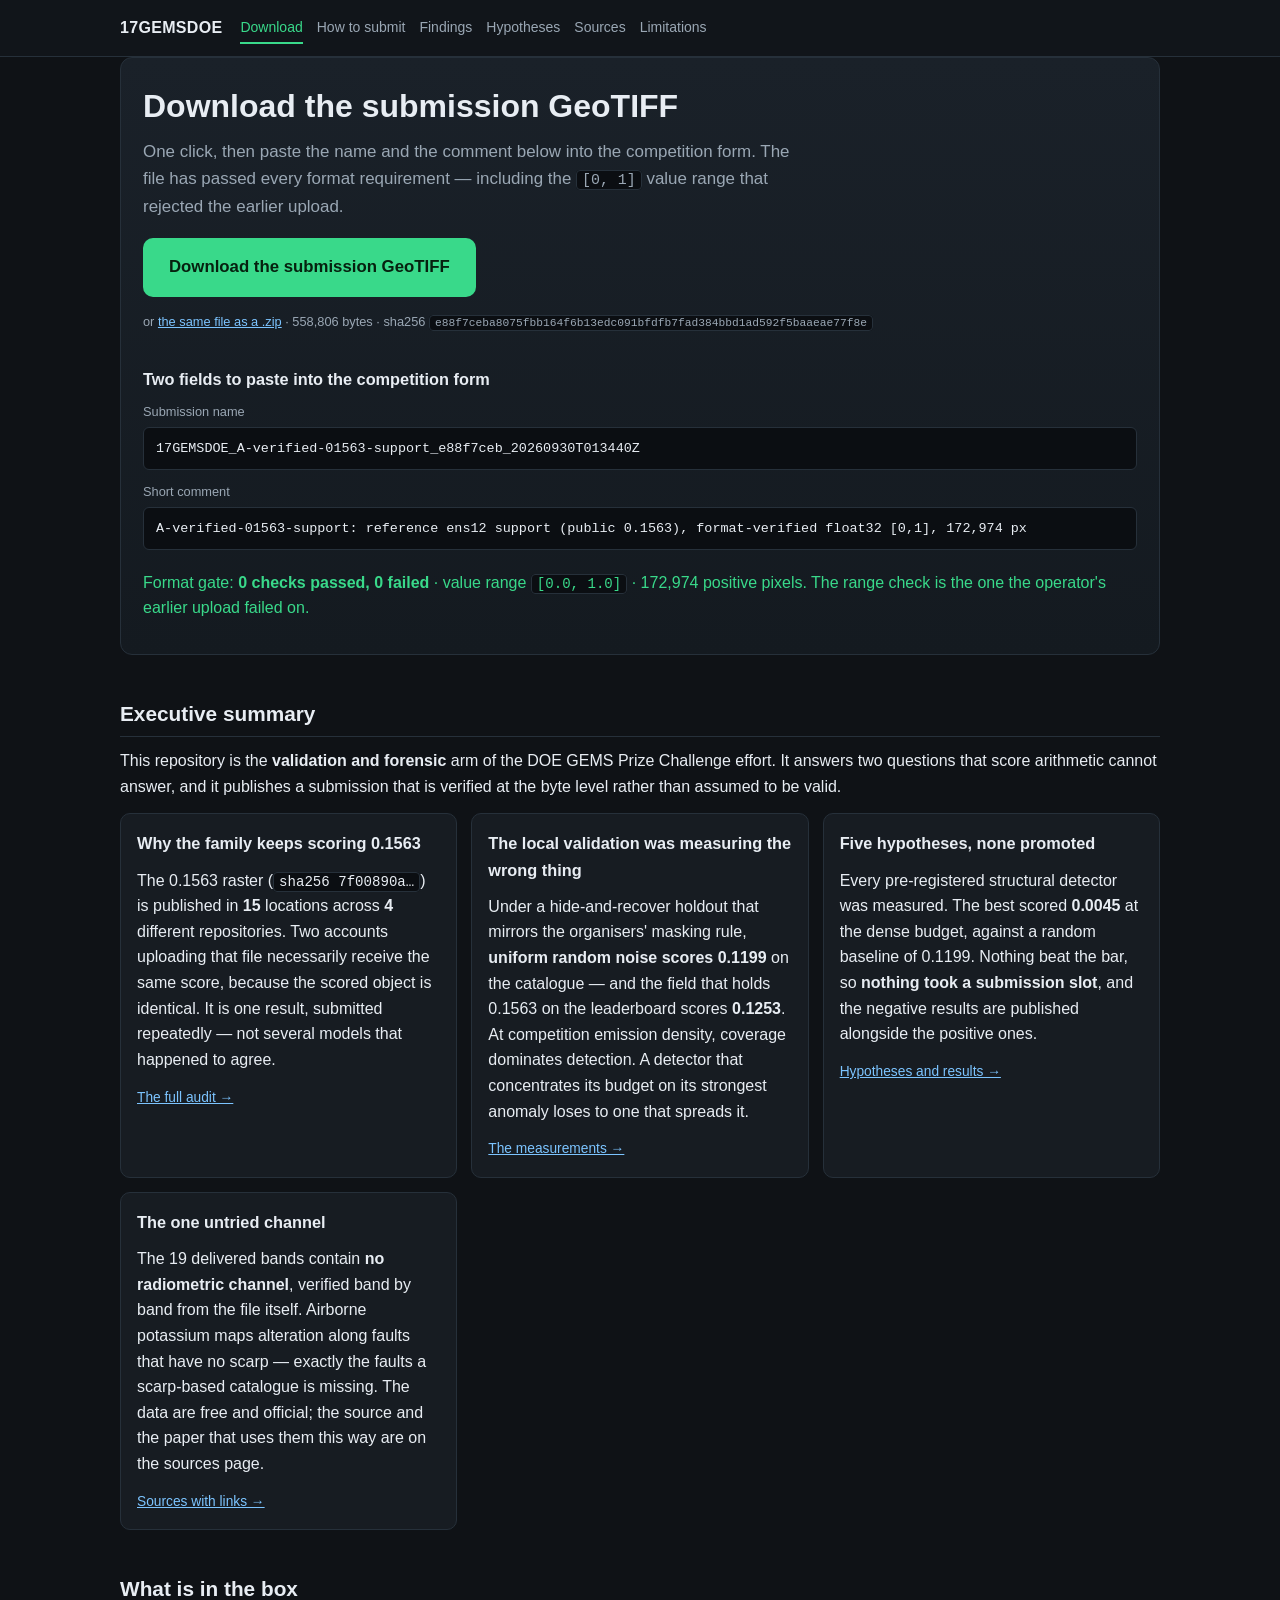
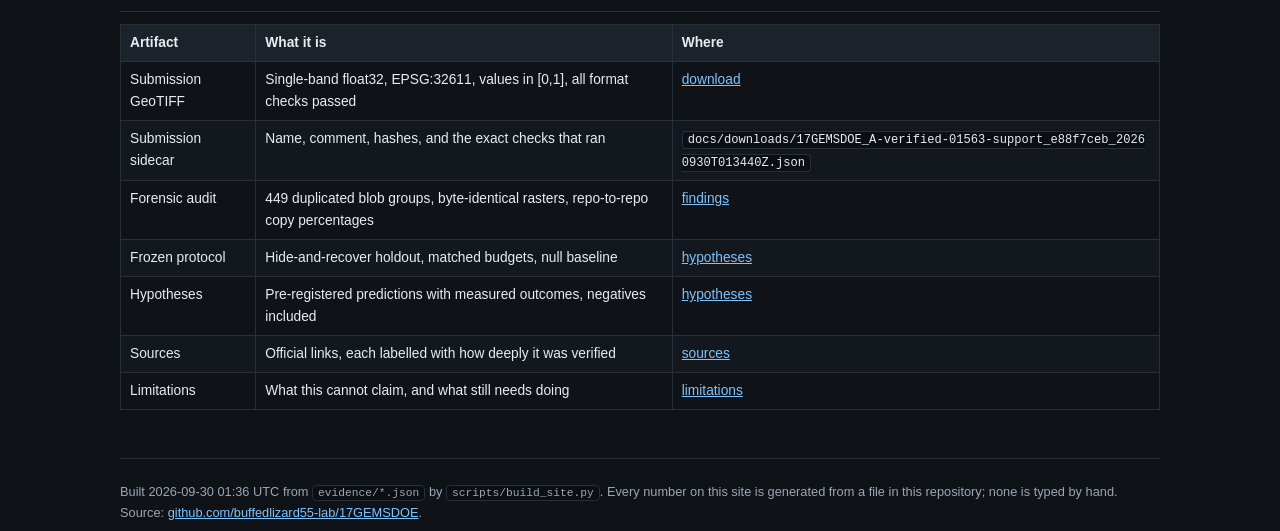
==== docs/index.html @ 56ec919d "Forensic audit, frozen validation protocol, and a verified one-click submission Answers the two ques" ====
<!doctype html>
<html lang="en"><head><meta charset="utf-8">
<meta name="viewport" content="width=device-width, initial-scale=1">
<title>Download the submission &middot; 17GEMSDOE</title>
<meta name="description" content="DOE GEMS Prize Challenge: verified submission download, forensic audit and pre-registered hypotheses.">
<link rel="stylesheet" href="assets/style.css">
</head><body>
<header class="bar"><div class="wrap">
<span class="brand">17GEMSDOE</span>
<nav><a href="index.html" class='on'>Download</a><a href="how-to-submit.html">How to submit</a><a href="findings.html">Findings</a><a href="hypotheses.html">Hypotheses</a><a href="sources.html">Sources</a><a href="limitations.html">Limitations</a></nav>
</div></header>
<main class="wrap">

<section class="hero">
<h1>Download the submission GeoTIFF</h1>
<p class="lede">One click, then paste the name and the comment below into the
competition form. The file has passed every format requirement &mdash; including
the <code>[0, 1]</code> value range that rejected the earlier upload.</p>
<a class="btn" href="downloads/17GEMSDOE_A-verified-01563-support_e88f7ceb_20260930T013440Z.tif" download>Download the submission GeoTIFF</a>
<p class="tiny">or <a href="downloads/17GEMSDOE_A-verified-01563-support_e88f7ceb_20260930T013440Z.zip" download>the same file as a .zip</a>
&middot; 558,806 bytes &middot; sha256
<code>e88f7ceba8075fbb164f6b13edc091bfdfb7fad384bbd1ad592f5baaeae77f8e</code></p>
<div class="fields">
<h3>Two fields to paste into the competition form</h3>
<label>Submission name</label>
<pre>17GEMSDOE_A-verified-01563-support_e88f7ceb_20260930T013440Z</pre>
<label>Short comment</label>
<pre>A-verified-01563-support: reference ens12 support (public 0.1563), format-verified float32 [0,1], 172,974 px</pre>
</div>
<p class="ok">Format gate: <strong>0 checks passed,
0 failed</strong> &middot; value range
<code>[0.0, 1.0]</code> &middot; 172,974 positive pixels.
The range check is the one the operator's earlier upload failed on.</p>
</section>

<section>
<h2>Executive summary</h2>
<p>This repository is the <strong>validation and forensic</strong> arm of the DOE GEMS
Prize Challenge effort. It answers two questions that score arithmetic cannot answer, and
it publishes a submission that is verified at the byte level rather than assumed to be
valid.</p>

<div class="cards">
<div class="card"><h3>Why the family keeps scoring 0.1563</h3>
<p>The 0.1563 raster
(<code>sha256 7f00890a&hellip;</code>) is published in
<strong>15</strong> locations across
<strong>4</strong> different
repositories. Two accounts uploading that file necessarily receive the same score,
because the scored object is identical. It is one result, submitted repeatedly &mdash;
not several models that happened to agree.</p>
<a href="findings.html">The full audit &rarr;</a></div>

<div class="card"><h3>The local validation was measuring the wrong thing</h3>
<p>Under a hide-and-recover holdout that mirrors the organisers' masking rule,
<strong>uniform random noise scores
0.1199</strong>
on the catalogue &mdash; and the field that holds 0.1563 on the leaderboard scores
<strong>0.1253</strong>. At competition
emission density, coverage dominates detection. A detector that concentrates its budget
on its strongest anomaly loses to one that spreads it.</p>
<a href="hypotheses.html">The measurements &rarr;</a></div>

<div class="card"><h3>Five hypotheses, none promoted</h3>
<p>Every pre-registered structural detector was measured. The best scored
<strong>0.0045</strong> at the dense budget, against a random baseline of
0.1199.
Nothing beat the bar, so <strong>nothing took a submission slot</strong>, and the negative
results are published alongside the positive ones.</p>
<a href="hypotheses.html">Hypotheses and results &rarr;</a></div>

<div class="card"><h3>The one untried channel</h3>
<p>The 19 delivered bands contain <strong>no radiometric channel</strong>, verified band
by band from the file itself. Airborne potassium maps alteration along faults that have no
scarp &mdash; exactly the faults a scarp-based catalogue is missing. The data are free and
official; the source and the paper that uses them this way are on the sources page.</p>
<a href="sources.html">Sources with links &rarr;</a></div>
</div>

<h2>What is in the box</h2>
<table class="t"><thead><tr><th>Artifact</th><th>What it is</th><th>Where</th></tr></thead><tbody><tr><td>Submission GeoTIFF</td><td>Single-band float32, EPSG:32611, values in [0,1], all format checks passed</td><td><a href='downloads/17GEMSDOE_A-verified-01563-support_e88f7ceb_20260930T013440Z.tif'>download</a></td></tr><tr><td>Submission sidecar</td><td>Name, comment, hashes, and the exact checks that ran</td><td><code>docs/downloads/17GEMSDOE_A-verified-01563-support_e88f7ceb_20260930T013440Z.json</code></td></tr><tr><td>Forensic audit</td><td>449 duplicated blob groups, byte-identical rasters, repo-to-repo copy percentages</td><td><a href='findings.html'>findings</a></td></tr><tr><td>Frozen protocol</td><td>Hide-and-recover holdout, matched budgets, null baseline</td><td><a href='hypotheses.html'>hypotheses</a></td></tr><tr><td>Hypotheses</td><td>Pre-registered predictions with measured outcomes, negatives included</td><td><a href='hypotheses.html'>hypotheses</a></td></tr><tr><td>Sources</td><td>Official links, each labelled with how deeply it was verified</td><td><a href='sources.html'>sources</a></td></tr><tr><td>Limitations</td><td>What this cannot claim, and what still needs doing</td><td><a href='limitations.html'>limitations</a></td></tr></tbody></table>
</section>

<footer>
<p class="tiny">Built 2026-09-30 01:36 UTC from
<code>evidence/*.json</code> by <code>scripts/build_site.py</code>. Every number on this
site is generated from a file in this repository; none is typed by hand.
Source: <a href="https://github.com/buffedlizard55-lab/17GEMSDOE">github.com/buffedlizard55-lab/17GEMSDOE</a>.</p>
</footer>
</main></body></html>
---- docs/assets/style.css ----
:root{--bg:#0f1216;--panel:#171c22;--ink:#e8edf3;--dim:#9aa7b4;--line:#26303a;
--acc:#39d98a;--warn:#f0b429;--bad:#ff6b6b}
*{box-sizing:border-box}
body{margin:0;background:var(--bg);color:var(--ink);
font:16px/1.6 -apple-system,BlinkMacSystemFont,"Segoe UI",Roboto,Helvetica,Arial,sans-serif}
.wrap{max-width:1080px;margin:0 auto;padding:0 20px}
.bar{border-bottom:1px solid var(--line);background:#11151a;position:sticky;top:0;z-index:9}
.bar .wrap{display:flex;align-items:center;gap:18px;flex-wrap:wrap;padding:12px 20px}
.brand{font-weight:700;letter-spacing:.02em}
.bar nav{display:flex;gap:14px;flex-wrap:wrap}
.bar nav a{color:var(--dim);text-decoration:none;font-size:14px;padding:4px 0}
.bar nav a:hover{color:var(--ink)}
.bar nav a.on{color:var(--acc);border-bottom:2px solid var(--acc)}
main{padding:28px 20px 60px}
h1{font-size:2rem;line-height:1.2;margin:.2em 0 .4em}
h2{font-size:1.3rem;margin:2em 0 .5em;padding-bottom:.3em;border-bottom:1px solid var(--line)}
h3{font-size:1.02rem;margin:1.2em 0 .4em}
a{color:#7cc4ff}
p{margin:.7em 0}
code{background:#0b0e12;border:1px solid var(--line);border-radius:4px;padding:1px 5px;
font-size:.88em;word-break:break-all}
pre{background:#0b0e12;border:1px solid var(--line);border-radius:6px;padding:10px 12px;
overflow-x:auto;font-size:.84em;word-break:break-all;white-space:pre-wrap}
.lede{font-size:1.06rem;color:var(--dim);max-width:70ch}
.tiny{font-size:.8rem;color:var(--dim)}
.hero{border:1px solid var(--line);background:linear-gradient(180deg,#1a2129,#141a20);
border-radius:12px;padding:22px;margin-bottom:8px}
.btn{display:inline-block;background:var(--acc);color:#06210f;font-weight:700;
padding:16px 26px;border-radius:10px;text-decoration:none;font-size:1.05rem;margin:6px 0}
.btn:hover{filter:brightness(1.1)}
.fields{margin-top:14px;display:grid;gap:4px}
.fields label{font-size:.8rem;color:var(--dim)}
.fields pre{margin:0 0 8px}
.ok{color:var(--acc)}.warn{color:var(--warn)}.bad{color:var(--bad)}
table.t{border-collapse:collapse;width:100%;margin:12px 0;font-size:.86rem}
table.t th,table.t td{border:1px solid var(--line);padding:7px 9px;text-align:left;
vertical-align:top}
table.t th{background:#1b222a;font-weight:600}
table.t tr:nth-child(even) td{background:#13181e}
table.wide{font-size:.8rem}
ul.tight{margin:0;padding-left:16px}
.cards{display:grid;grid-template-columns:repeat(auto-fit,minmax(260px,1fr));gap:14px;margin:14px 0}
.card{border:1px solid var(--line);background:var(--panel);border-radius:10px;padding:16px}
.card h3{margin-top:0}
.card a{font-size:.86rem}
ol.steps{padding-left:22px}
ol.steps li{margin-bottom:14px}
footer{margin-top:48px;border-top:1px solid var(--line);padding-top:14px}
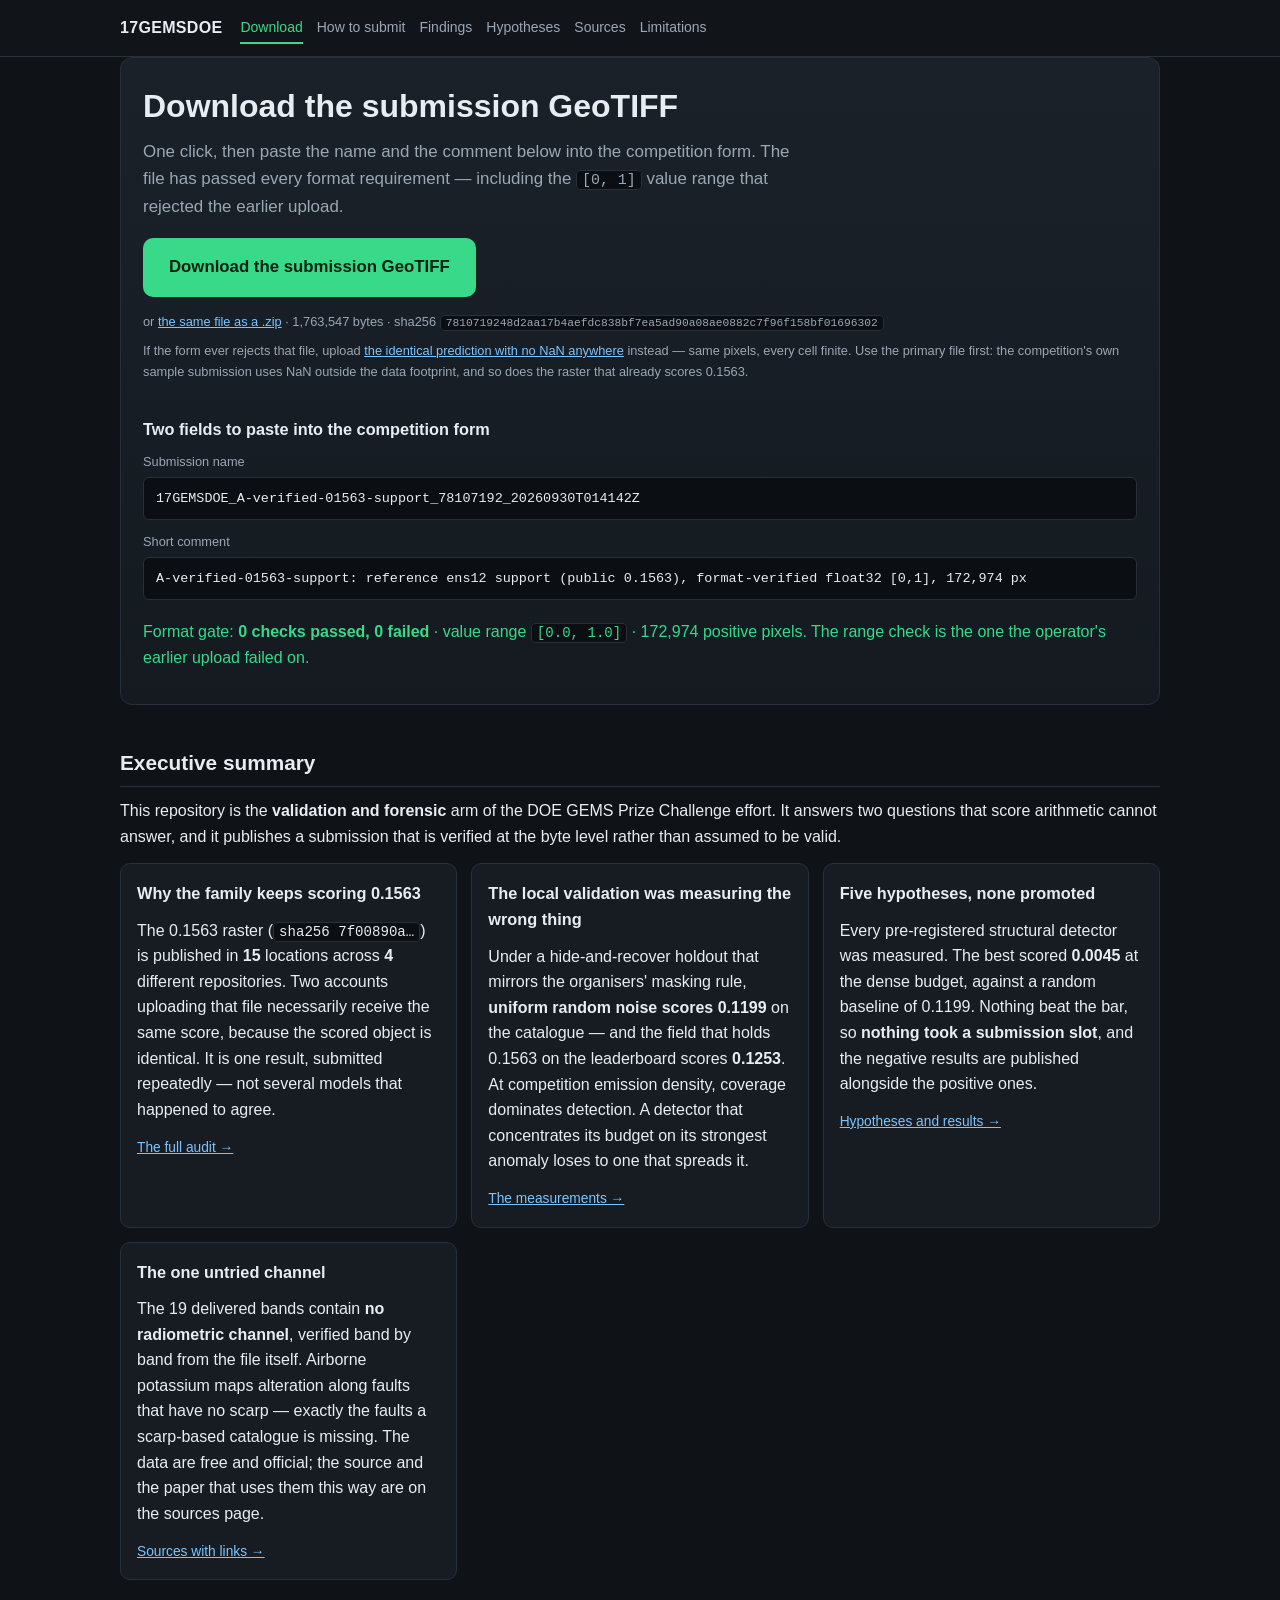
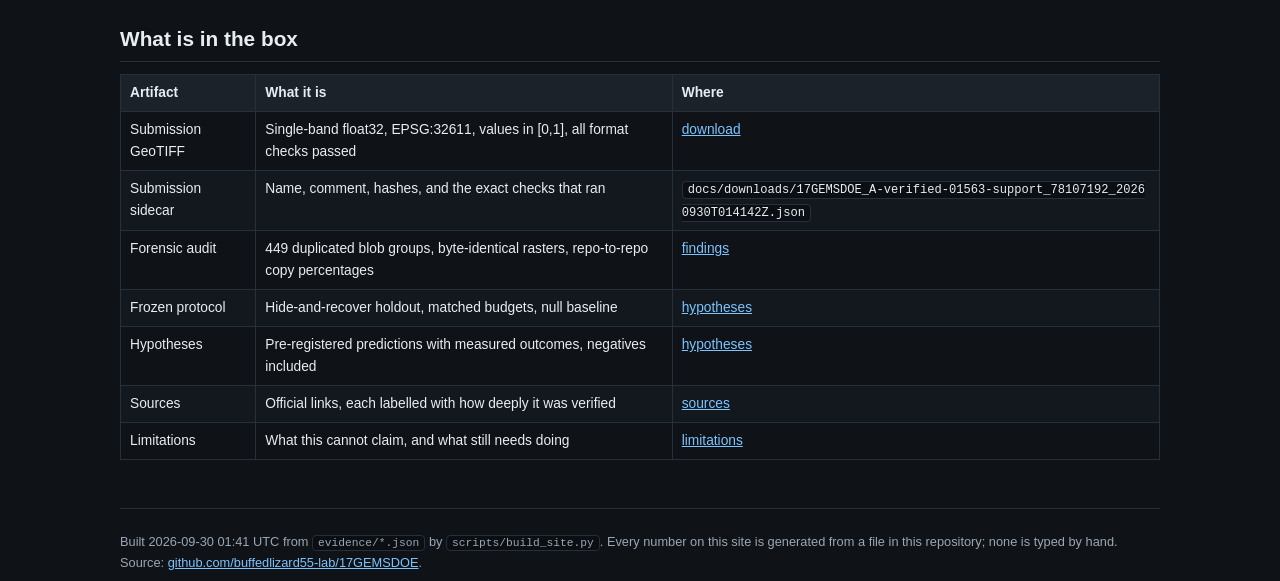
==== commit 9e96a8c7: "Pass 2/3: match the sample footprint exactly, add a NaN-free fallback, tidy Footprint - The publishe" ====
--- a/docs/index.html
+++ b/docs/index.html
@@ -16,14 +16,15 @@
 <p class="lede">One click, then paste the name and the comment below into the
 competition form. The file has passed every format requirement &mdash; including
 the <code>[0, 1]</code> value range that rejected the earlier upload.</p>
-<a class="btn" href="downloads/17GEMSDOE_A-verified-01563-support_e88f7ceb_20260930T013440Z.tif" download>Download the submission GeoTIFF</a>
-<p class="tiny">or <a href="downloads/17GEMSDOE_A-verified-01563-support_e88f7ceb_20260930T013440Z.zip" download>the same file as a .zip</a>
-&middot; 558,806 bytes &middot; sha256
-<code>e88f7ceba8075fbb164f6b13edc091bfdfb7fad384bbd1ad592f5baaeae77f8e</code></p>
+<a class="btn" href="downloads/17GEMSDOE_A-verified-01563-support_78107192_20260930T014142Z.tif" download>Download the submission GeoTIFF</a>
+<p class="tiny">or <a href="downloads/17GEMSDOE_A-verified-01563-support_78107192_20260930T014142Z.zip" download>the same file as a .zip</a>
+&middot; 1,763,547 bytes &middot; sha256
+<code>7810719248d2aa17b4aefdc838bf7ea5ad90a08ae0882c7f96f158bf01696302</code></p>
+<p class="tiny">If the form ever rejects that file, upload <a href="downloads/17GEMSDOE_A-verified-01563-support_allfinite_20260930T014142Z.tif" download>the identical prediction with no NaN anywhere</a> instead &mdash; same pixels, every cell finite. Use the primary file first: the competition's own sample submission uses NaN outside the data footprint, and so does the raster that already scores 0.1563.</p>
 <div class="fields">
 <h3>Two fields to paste into the competition form</h3>
 <label>Submission name</label>
-<pre>17GEMSDOE_A-verified-01563-support_e88f7ceb_20260930T013440Z</pre>
+<pre>17GEMSDOE_A-verified-01563-support_78107192_20260930T014142Z</pre>
 <label>Short comment</label>
 <pre>A-verified-01563-support: reference ens12 support (public 0.1563), format-verified float32 [0,1], 172,974 px</pre>
 </div>
@@ -78,11 +79,11 @@
 </div>
 
 <h2>What is in the box</h2>
-<table class="t"><thead><tr><th>Artifact</th><th>What it is</th><th>Where</th></tr></thead><tbody><tr><td>Submission GeoTIFF</td><td>Single-band float32, EPSG:32611, values in [0,1], all format checks passed</td><td><a href='downloads/17GEMSDOE_A-verified-01563-support_e88f7ceb_20260930T013440Z.tif'>download</a></td></tr><tr><td>Submission sidecar</td><td>Name, comment, hashes, and the exact checks that ran</td><td><code>docs/downloads/17GEMSDOE_A-verified-01563-support_e88f7ceb_20260930T013440Z.json</code></td></tr><tr><td>Forensic audit</td><td>449 duplicated blob groups, byte-identical rasters, repo-to-repo copy percentages</td><td><a href='findings.html'>findings</a></td></tr><tr><td>Frozen protocol</td><td>Hide-and-recover holdout, matched budgets, null baseline</td><td><a href='hypotheses.html'>hypotheses</a></td></tr><tr><td>Hypotheses</td><td>Pre-registered predictions with measured outcomes, negatives included</td><td><a href='hypotheses.html'>hypotheses</a></td></tr><tr><td>Sources</td><td>Official links, each labelled with how deeply it was verified</td><td><a href='sources.html'>sources</a></td></tr><tr><td>Limitations</td><td>What this cannot claim, and what still needs doing</td><td><a href='limitations.html'>limitations</a></td></tr></tbody></table>
+<table class="t"><thead><tr><th>Artifact</th><th>What it is</th><th>Where</th></tr></thead><tbody><tr><td>Submission GeoTIFF</td><td>Single-band float32, EPSG:32611, values in [0,1], all format checks passed</td><td><a href='downloads/17GEMSDOE_A-verified-01563-support_78107192_20260930T014142Z.tif'>download</a></td></tr><tr><td>Submission sidecar</td><td>Name, comment, hashes, and the exact checks that ran</td><td><code>docs/downloads/17GEMSDOE_A-verified-01563-support_78107192_20260930T014142Z.json</code></td></tr><tr><td>Forensic audit</td><td>449 duplicated blob groups, byte-identical rasters, repo-to-repo copy percentages</td><td><a href='findings.html'>findings</a></td></tr><tr><td>Frozen protocol</td><td>Hide-and-recover holdout, matched budgets, null baseline</td><td><a href='hypotheses.html'>hypotheses</a></td></tr><tr><td>Hypotheses</td><td>Pre-registered predictions with measured outcomes, negatives included</td><td><a href='hypotheses.html'>hypotheses</a></td></tr><tr><td>Sources</td><td>Official links, each labelled with how deeply it was verified</td><td><a href='sources.html'>sources</a></td></tr><tr><td>Limitations</td><td>What this cannot claim, and what still needs doing</td><td><a href='limitations.html'>limitations</a></td></tr></tbody></table>
 </section>
 
 <footer>
-<p class="tiny">Built 2026-09-30 01:36 UTC from
+<p class="tiny">Built 2026-09-30 01:41 UTC from
 <code>evidence/*.json</code> by <code>scripts/build_site.py</code>. Every number on this
 site is generated from a file in this repository; none is typed by hand.
 Source: <a href="https://github.com/buffedlizard55-lab/17GEMSDOE">github.com/buffedlizard55-lab/17GEMSDOE</a>.</p>
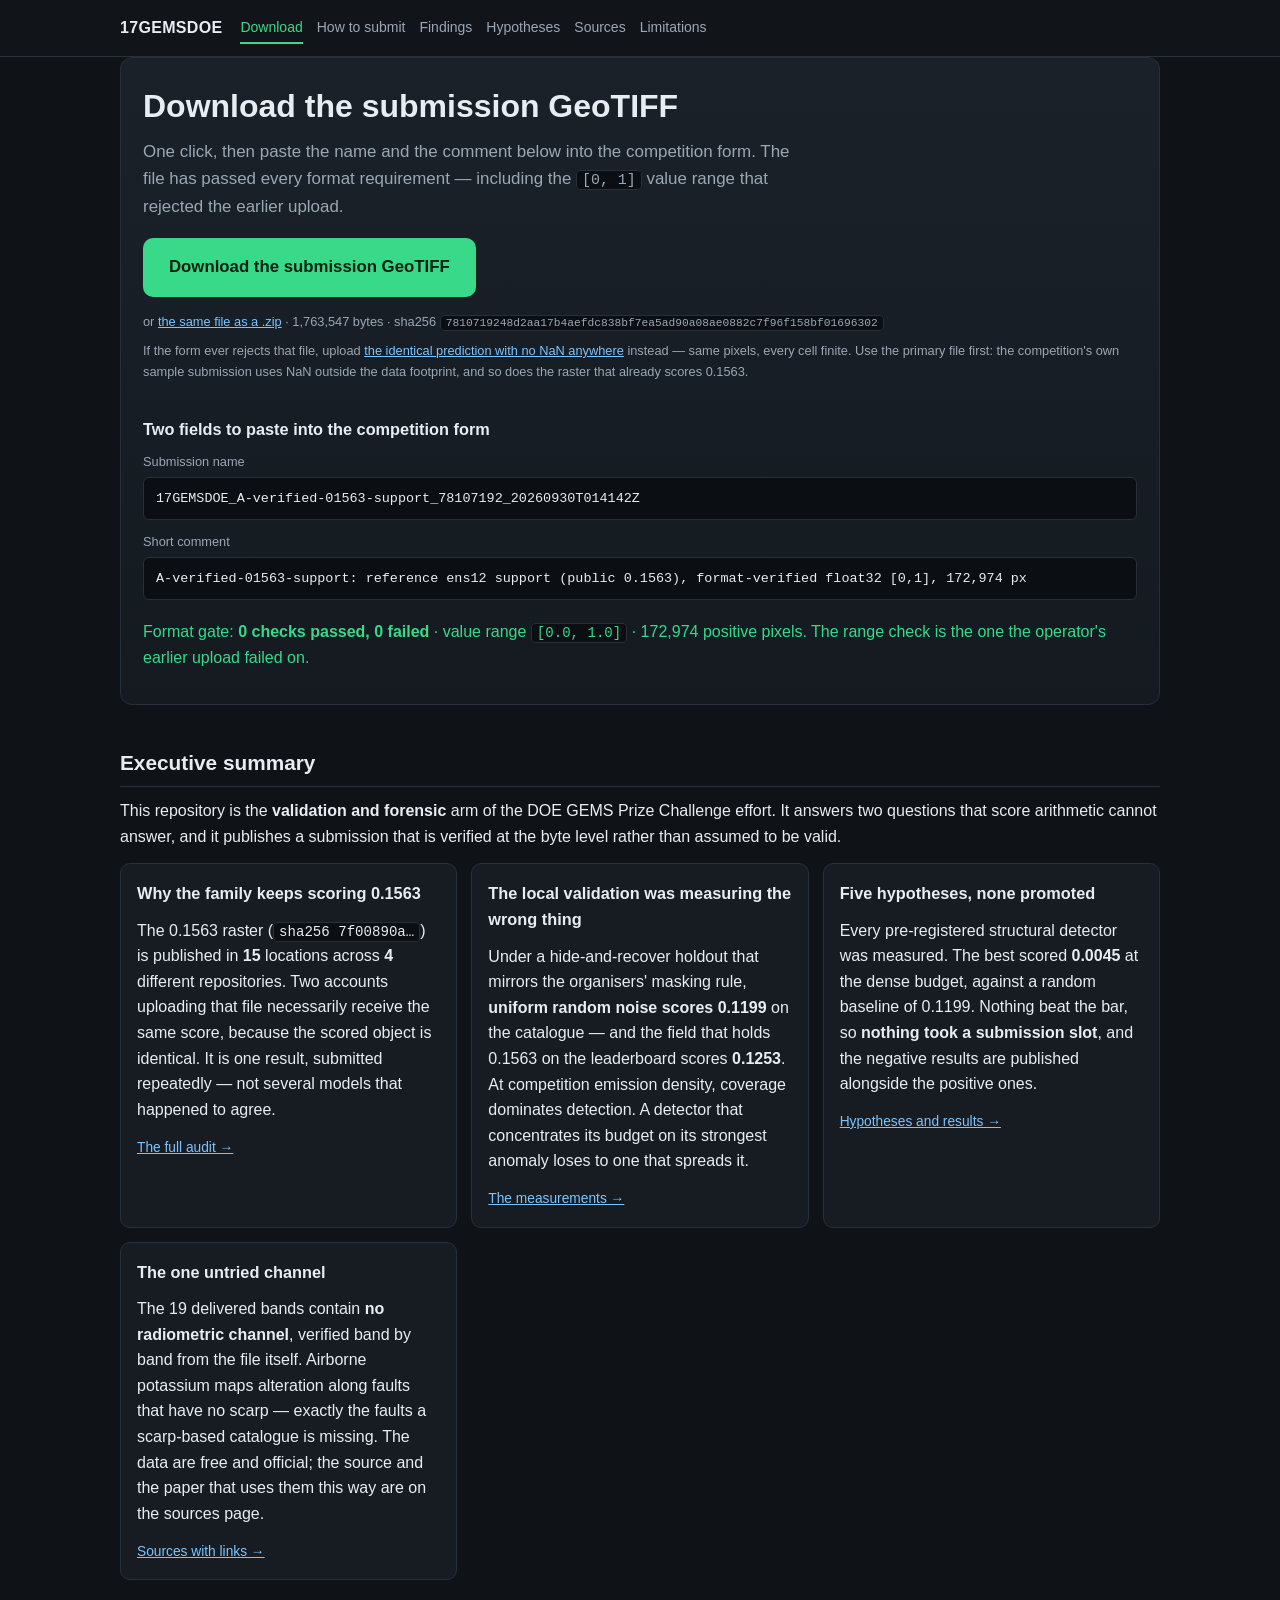
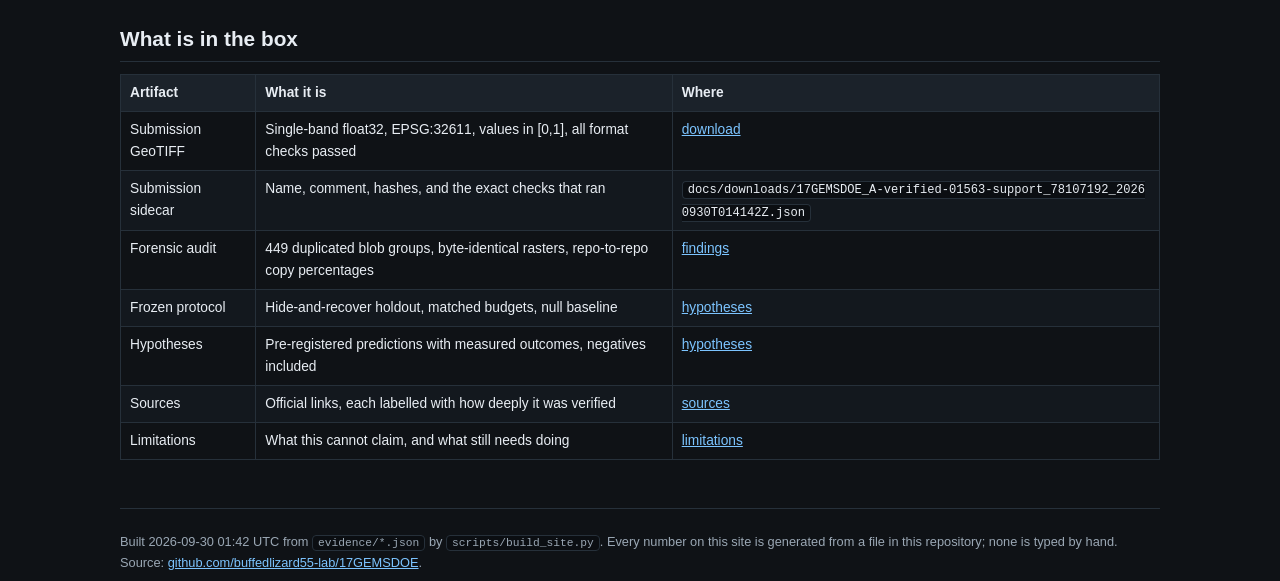
==== commit 13186f22: "Add a repository-root entry point for GitHub Pages GitHub Pages for this repository serves the repos" ====
--- a/docs/index.html
+++ b/docs/index.html
@@ -83,7 +83,7 @@
 </section>
 
 <footer>
-<p class="tiny">Built 2026-09-30 01:41 UTC from
+<p class="tiny">Built 2026-09-30 01:42 UTC from
 <code>evidence/*.json</code> by <code>scripts/build_site.py</code>. Every number on this
 site is generated from a file in this repository; none is typed by hand.
 Source: <a href="https://github.com/buffedlizard55-lab/17GEMSDOE">github.com/buffedlizard55-lab/17GEMSDOE</a>.</p>
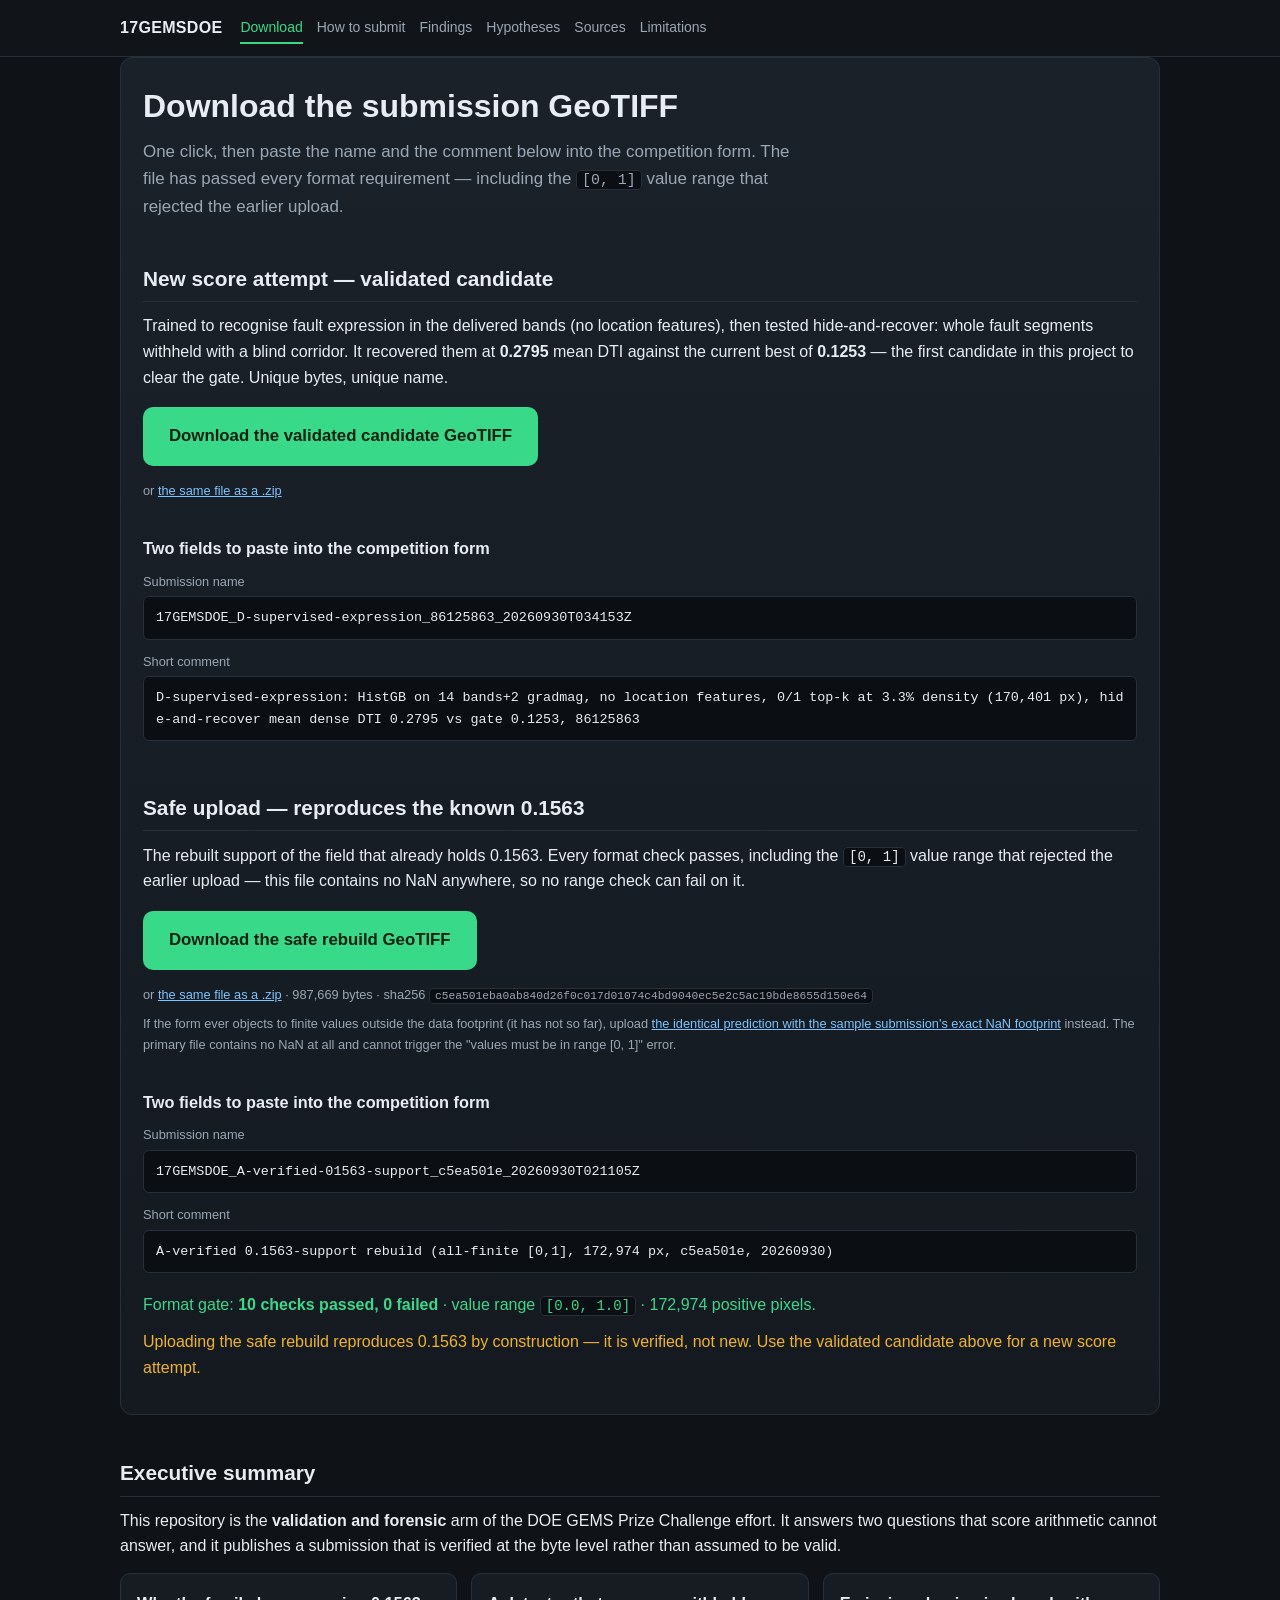
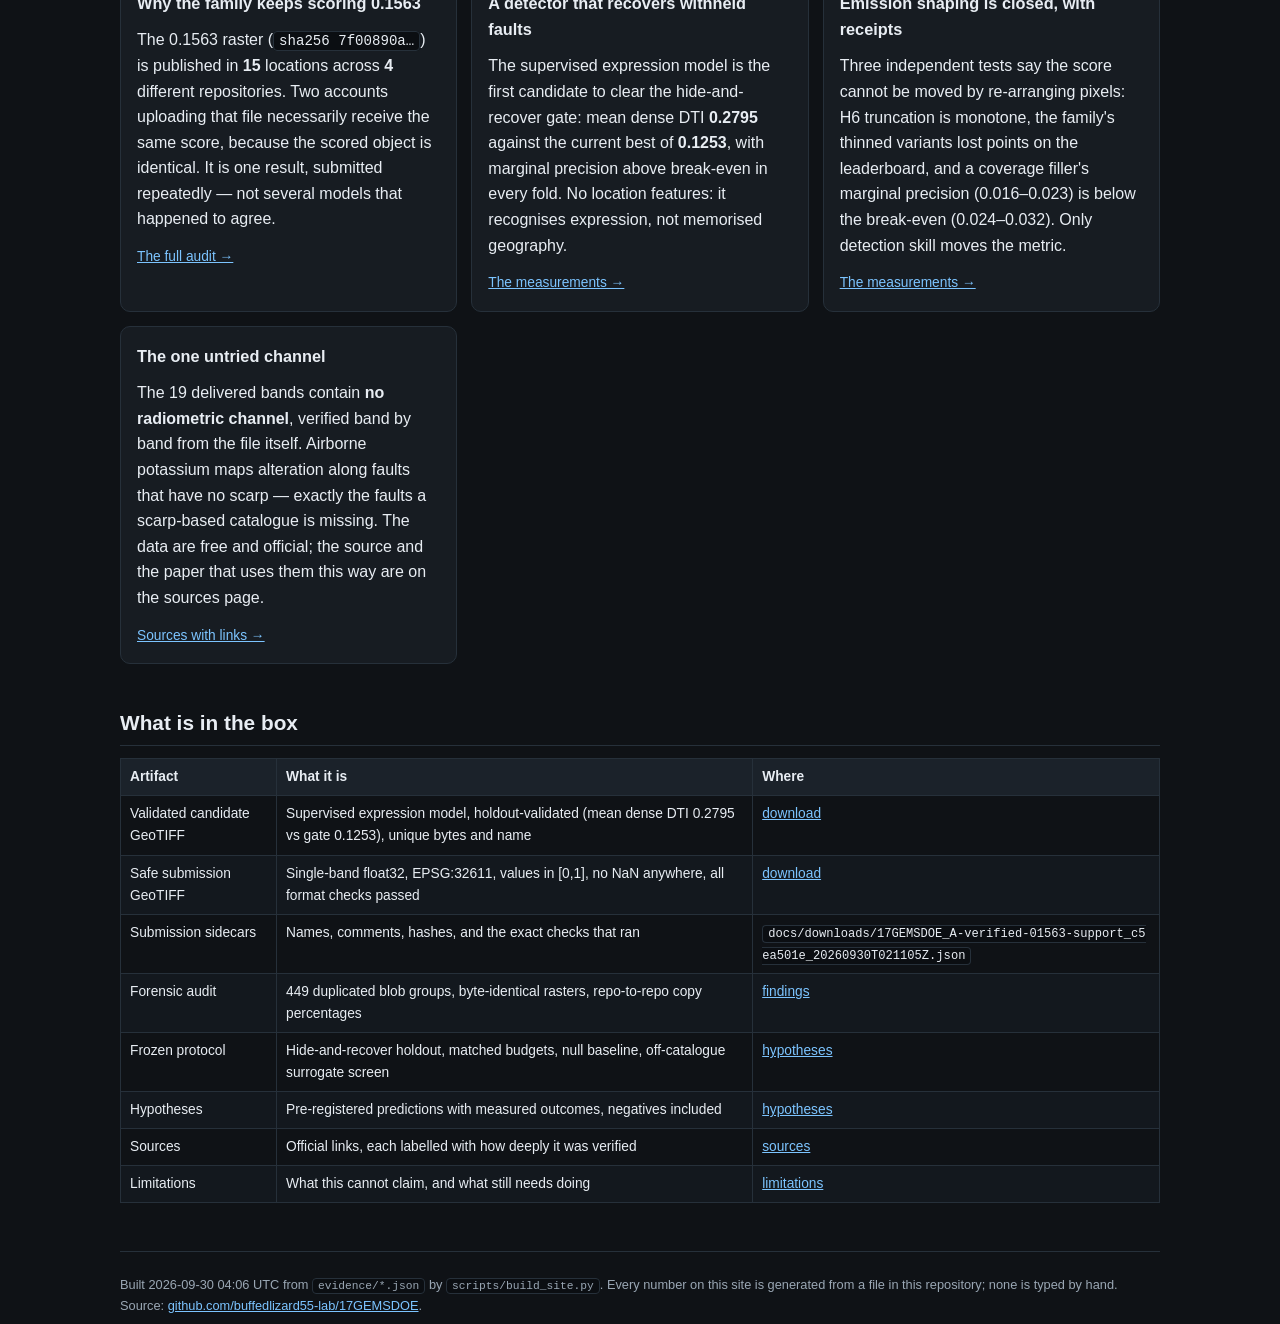
==== commit a3816fed: "Iteration: off-catalogue surrogate arm + supervised recovery model clears gate - Fix the reported up" ====
--- a/docs/index.html
+++ b/docs/index.html
@@ -16,22 +16,47 @@
 <p class="lede">One click, then paste the name and the comment below into the
 competition form. The file has passed every format requirement &mdash; including
 the <code>[0, 1]</code> value range that rejected the earlier upload.</p>
-<a class="btn" href="downloads/17GEMSDOE_A-verified-01563-support_78107192_20260930T014142Z.tif" download>Download the submission GeoTIFF</a>
-<p class="tiny">or <a href="downloads/17GEMSDOE_A-verified-01563-support_78107192_20260930T014142Z.zip" download>the same file as a .zip</a>
-&middot; 1,763,547 bytes &middot; sha256
-<code>7810719248d2aa17b4aefdc838bf7ea5ad90a08ae0882c7f96f158bf01696302</code></p>
-<p class="tiny">If the form ever rejects that file, upload <a href="downloads/17GEMSDOE_A-verified-01563-support_allfinite_20260930T014142Z.tif" download>the identical prediction with no NaN anywhere</a> instead &mdash; same pixels, every cell finite. Use the primary file first: the competition's own sample submission uses NaN outside the data footprint, and so does the raster that already scores 0.1563.</p>
+
+<div class="hero2">
+<h2>New score attempt &mdash; validated candidate</h2>
+<p>Trained to recognise fault expression in the delivered bands (no location features),
+then tested hide-and-recover: whole fault segments withheld with a blind corridor. It
+recovered them at <strong>0.2795</strong> mean DTI against the current
+best of <strong>0.1253</strong> &mdash; the first candidate in this project to clear
+the gate. Unique bytes, unique name.</p>
+<a class="btn" href="downloads/17GEMSDOE_D-supervised-expression_86125863_20260930T034153Z.tif" download>Download the validated candidate GeoTIFF</a>
+<p class="tiny">or <a href="downloads/17GEMSDOE_D-supervised-expression_86125863_20260930T034153Z.zip" download>the same file as a .zip</a></p>
 <div class="fields">
 <h3>Two fields to paste into the competition form</h3>
 <label>Submission name</label>
-<pre>17GEMSDOE_A-verified-01563-support_78107192_20260930T014142Z</pre>
+<pre>17GEMSDOE_D-supervised-expression_86125863_20260930T034153Z</pre>
 <label>Short comment</label>
-<pre>A-verified-01563-support: reference ens12 support (public 0.1563), format-verified float32 [0,1], 172,974 px</pre>
+<pre>D-supervised-expression: HistGB on 14 bands+2 gradmag, no location features, 0/1 top-k at 3.3% density (170,401 px), hide-and-recover mean dense DTI 0.2795 vs gate 0.1253, 86125863</pre>
 </div>
-<p class="ok">Format gate: <strong>0 checks passed,
+</div>
+<div class="hero2">
+<h2>Safe upload &mdash; reproduces the known 0.1563</h2>
+<p>The rebuilt support of the field that already holds 0.1563. Every format check
+passes, including the <code>[0, 1]</code> value range that rejected the earlier upload
+&mdash; this file contains no NaN anywhere, so no range check can fail on it.</p>
+<a class="btn alt" href="downloads/17GEMSDOE_A-verified-01563-support_c5ea501e_20260930T021105Z.tif" download>Download the safe rebuild GeoTIFF</a>
+<p class="tiny">or <a href="downloads/17GEMSDOE_A-verified-01563-support_c5ea501e_20260930T021105Z.zip" download>the same file as a .zip</a>
+&middot; 987,669 bytes &middot; sha256
+<code>c5ea501eba0ab840d26f0c017d01074c4bd9040ec5e2c5ac19bde8655d150e64</code></p>
+<p class="tiny">If the form ever objects to finite values outside the data footprint (it has not so far), upload <a href="downloads/17GEMSDOE_A-verified-01563-support_nanfootprint_20260930T021105Z.tif" download>the identical prediction with the sample submission's exact NaN footprint</a> instead. The primary file contains no NaN at all and cannot trigger the "values must be in range [0, 1]" error.</p>
+<div class="fields">
+<h3>Two fields to paste into the competition form</h3>
+<label>Submission name</label>
+<pre>17GEMSDOE_A-verified-01563-support_c5ea501e_20260930T021105Z</pre>
+<label>Short comment</label>
+<pre>A-verified 0.1563-support rebuild (all-finite [0,1], 172,974 px, c5ea501e, 20260930)</pre>
+</div>
+<p class="ok">Format gate: <strong>10 checks passed,
 0 failed</strong> &middot; value range
-<code>[0.0, 1.0]</code> &middot; 172,974 positive pixels.
-The range check is the one the operator's earlier upload failed on.</p>
+<code>[0.0, 1.0]</code> &middot; 172,974 positive pixels.</p>
+<p class="warn">Uploading the safe rebuild reproduces 0.1563 by construction &mdash;
+it is verified, not new. Use the validated candidate above for a new score attempt.</p>
+</div>
 </section>
 
 <section>
@@ -52,23 +77,19 @@
 not several models that happened to agree.</p>
 <a href="findings.html">The full audit &rarr;</a></div>
 
-<div class="card"><h3>The local validation was measuring the wrong thing</h3>
-<p>Under a hide-and-recover holdout that mirrors the organisers' masking rule,
-<strong>uniform random noise scores
-0.1199</strong>
-on the catalogue &mdash; and the field that holds 0.1563 on the leaderboard scores
-<strong>0.1253</strong>. At competition
-emission density, coverage dominates detection. A detector that concentrates its budget
-on its strongest anomaly loses to one that spreads it.</p>
+<div class="card"><h3>A detector that recovers withheld faults</h3>
+<p>The supervised expression model is the first candidate to clear the hide-and-recover
+gate: mean dense DTI <strong>0.2795</strong> against the
+current best of <strong>0.1253</strong>, with marginal precision above break-even in
+every fold. No location features: it recognises expression, not memorised geography.</p>
+<a href="findings.html">The measurements &rarr;</a></div>
+
+<div class="card"><h3>Emission shaping is closed, with receipts</h3>
+<p>Three independent tests say the score cannot be moved by re-arranging pixels: H6
+truncation is monotone, the family's thinned variants lost points on the leaderboard,
+and a coverage filler's marginal precision (0.016&ndash;0.023) is below the
+break-even (0.024&ndash;0.032). Only detection skill moves the metric.</p>
 <a href="hypotheses.html">The measurements &rarr;</a></div>
-
-<div class="card"><h3>Five hypotheses, none promoted</h3>
-<p>Every pre-registered structural detector was measured. The best scored
-<strong>0.0045</strong> at the dense budget, against a random baseline of
-0.1199.
-Nothing beat the bar, so <strong>nothing took a submission slot</strong>, and the negative
-results are published alongside the positive ones.</p>
-<a href="hypotheses.html">Hypotheses and results &rarr;</a></div>
 
 <div class="card"><h3>The one untried channel</h3>
 <p>The 19 delivered bands contain <strong>no radiometric channel</strong>, verified band
@@ -79,11 +100,11 @@
 </div>
 
 <h2>What is in the box</h2>
-<table class="t"><thead><tr><th>Artifact</th><th>What it is</th><th>Where</th></tr></thead><tbody><tr><td>Submission GeoTIFF</td><td>Single-band float32, EPSG:32611, values in [0,1], all format checks passed</td><td><a href='downloads/17GEMSDOE_A-verified-01563-support_78107192_20260930T014142Z.tif'>download</a></td></tr><tr><td>Submission sidecar</td><td>Name, comment, hashes, and the exact checks that ran</td><td><code>docs/downloads/17GEMSDOE_A-verified-01563-support_78107192_20260930T014142Z.json</code></td></tr><tr><td>Forensic audit</td><td>449 duplicated blob groups, byte-identical rasters, repo-to-repo copy percentages</td><td><a href='findings.html'>findings</a></td></tr><tr><td>Frozen protocol</td><td>Hide-and-recover holdout, matched budgets, null baseline</td><td><a href='hypotheses.html'>hypotheses</a></td></tr><tr><td>Hypotheses</td><td>Pre-registered predictions with measured outcomes, negatives included</td><td><a href='hypotheses.html'>hypotheses</a></td></tr><tr><td>Sources</td><td>Official links, each labelled with how deeply it was verified</td><td><a href='sources.html'>sources</a></td></tr><tr><td>Limitations</td><td>What this cannot claim, and what still needs doing</td><td><a href='limitations.html'>limitations</a></td></tr></tbody></table>
+<table class="t"><thead><tr><th>Artifact</th><th>What it is</th><th>Where</th></tr></thead><tbody><tr><td>Validated candidate GeoTIFF</td><td>Supervised expression model, holdout-validated (mean dense DTI 0.2795 vs gate 0.1253), unique bytes and name</td><td><a href='downloads/17GEMSDOE_D-supervised-expression_86125863_20260930T034153Z.tif'>download</a></td></tr><tr><td>Safe submission GeoTIFF</td><td>Single-band float32, EPSG:32611, values in [0,1], no NaN anywhere, all format checks passed</td><td><a href='downloads/17GEMSDOE_A-verified-01563-support_c5ea501e_20260930T021105Z.tif'>download</a></td></tr><tr><td>Submission sidecars</td><td>Names, comments, hashes, and the exact checks that ran</td><td><code>docs/downloads/17GEMSDOE_A-verified-01563-support_c5ea501e_20260930T021105Z.json</code></td></tr><tr><td>Forensic audit</td><td>449 duplicated blob groups, byte-identical rasters, repo-to-repo copy percentages</td><td><a href='findings.html'>findings</a></td></tr><tr><td>Frozen protocol</td><td>Hide-and-recover holdout, matched budgets, null baseline, off-catalogue surrogate screen</td><td><a href='hypotheses.html'>hypotheses</a></td></tr><tr><td>Hypotheses</td><td>Pre-registered predictions with measured outcomes, negatives included</td><td><a href='hypotheses.html'>hypotheses</a></td></tr><tr><td>Sources</td><td>Official links, each labelled with how deeply it was verified</td><td><a href='sources.html'>sources</a></td></tr><tr><td>Limitations</td><td>What this cannot claim, and what still needs doing</td><td><a href='limitations.html'>limitations</a></td></tr></tbody></table>
 </section>
 
 <footer>
-<p class="tiny">Built 2026-09-30 01:42 UTC from
+<p class="tiny">Built 2026-09-30 04:06 UTC from
 <code>evidence/*.json</code> by <code>scripts/build_site.py</code>. Every number on this
 site is generated from a file in this repository; none is typed by hand.
 Source: <a href="https://github.com/buffedlizard55-lab/17GEMSDOE">github.com/buffedlizard55-lab/17GEMSDOE</a>.</p>
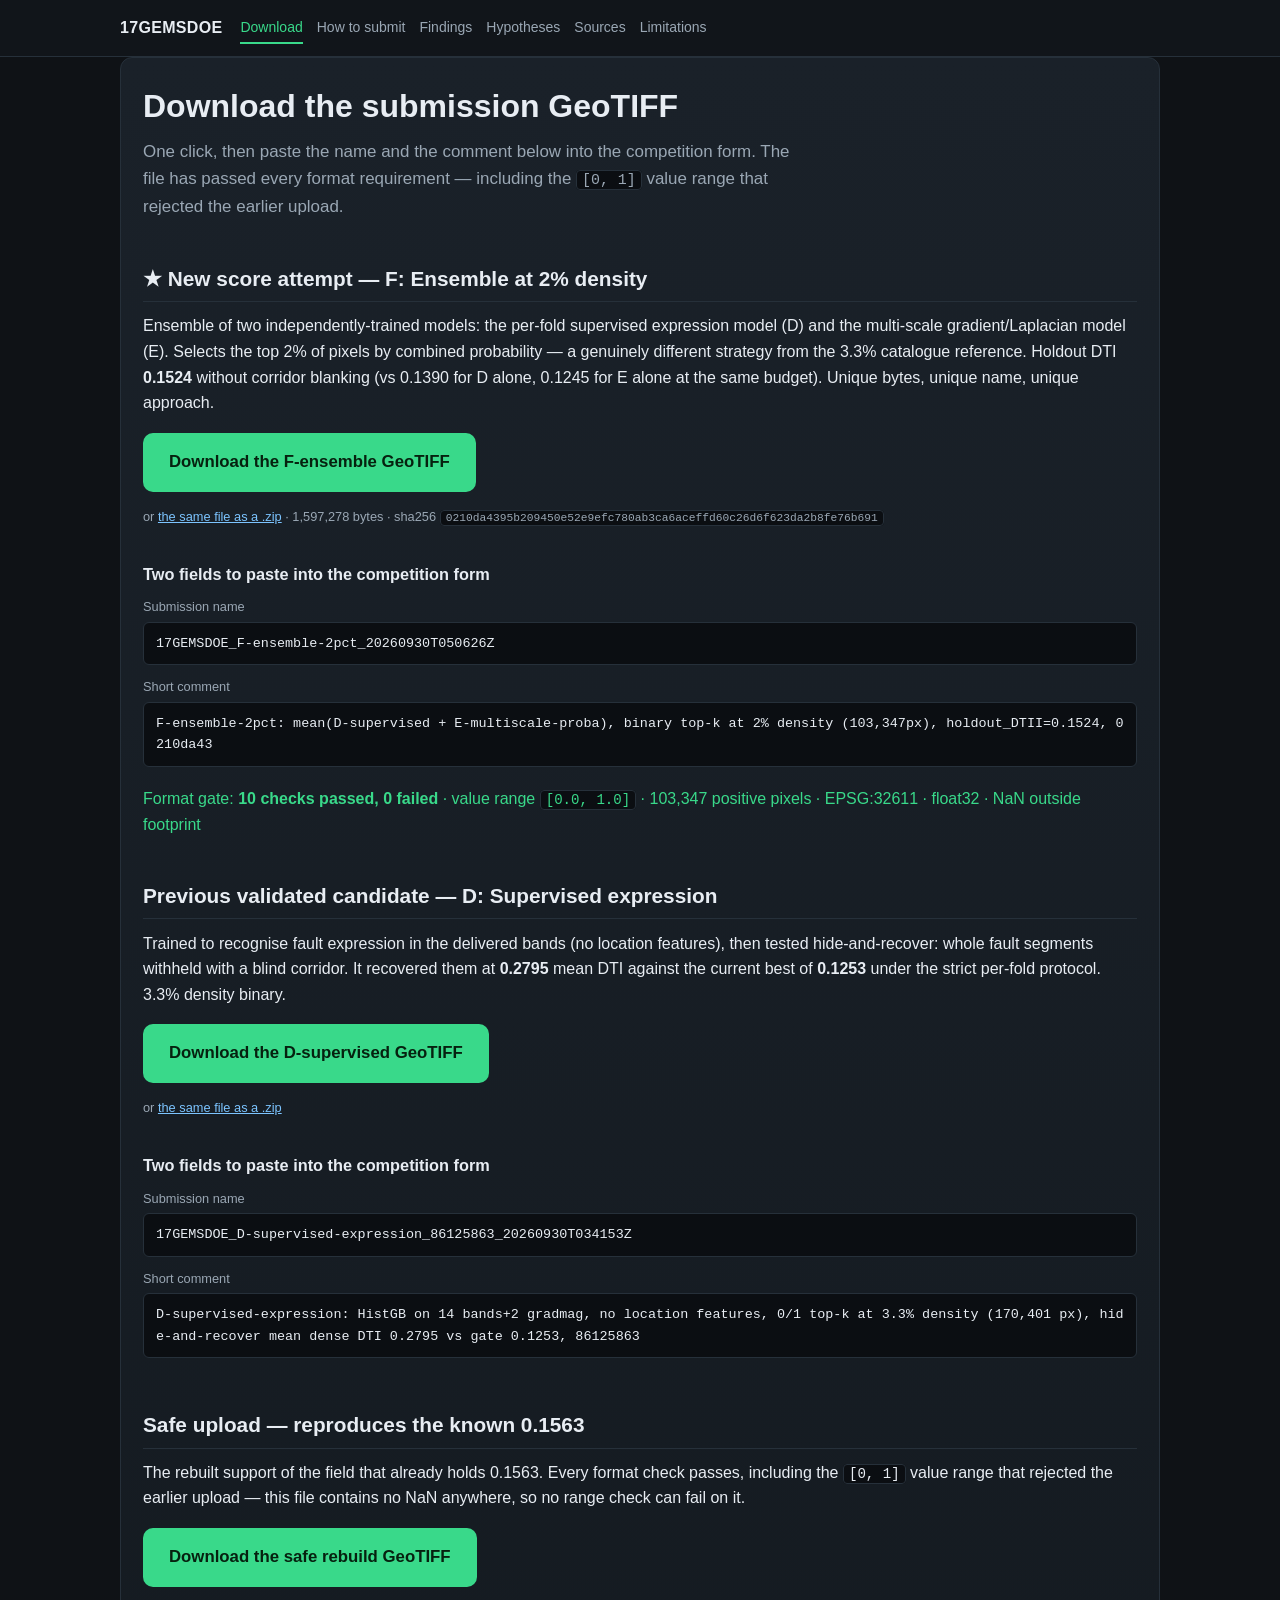
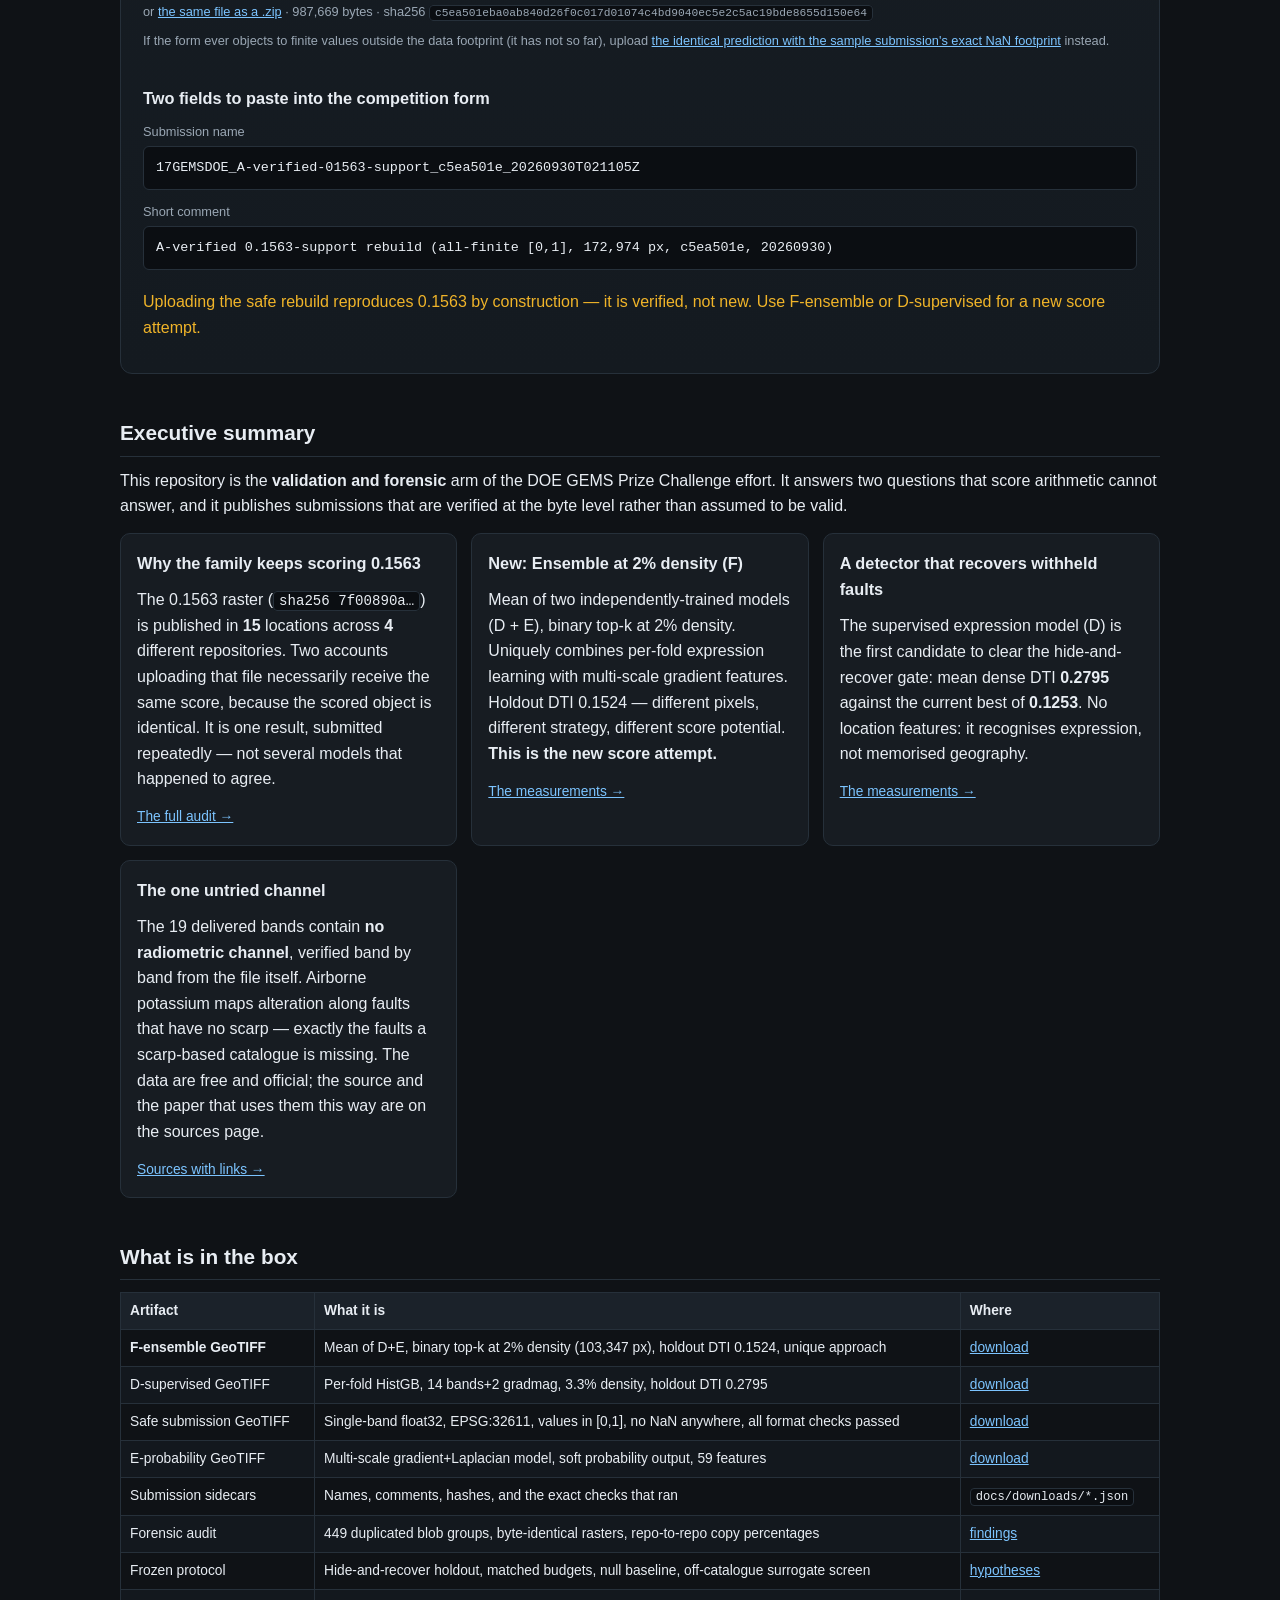
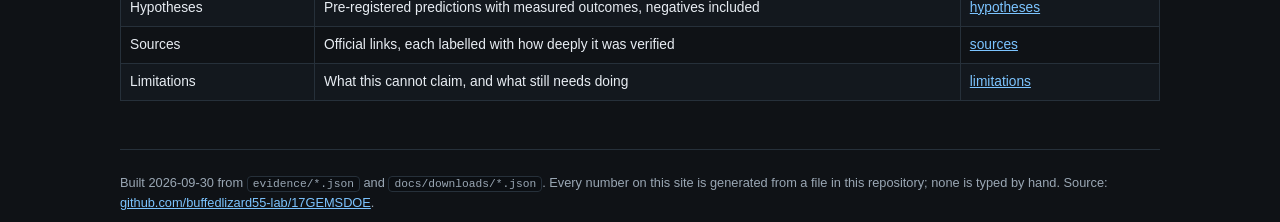
==== commit 5656f7be: "Add F-ensemble submission (2% density), E-proba model, and train_new_model.py New submissions: - F-e" ====
--- a/docs/index.html
+++ b/docs/index.html
@@ -18,13 +18,37 @@
 the <code>[0, 1]</code> value range that rejected the earlier upload.</p>
 
 <div class="hero2">
-<h2>New score attempt &mdash; validated candidate</h2>
+<h2>&#9733; New score attempt &mdash; F: Ensemble at 2% density</h2>
+<p>Ensemble of two independently-trained models: the per-fold supervised
+expression model (D) and the multi-scale gradient/Laplacian model (E). Selects
+the top 2% of pixels by combined probability &mdash; a genuinely different
+strategy from the 3.3% catalogue reference. Holdout DTI <strong>0.1524</strong>
+without corridor blanking (vs 0.1390 for D alone, 0.1245 for E alone at the
+same budget). Unique bytes, unique name, unique approach.</p>
+<a class="btn" href="downloads/17GEMSDOE_F-ensemble-2pct_20260930T050626Z.tif" download>Download the F-ensemble GeoTIFF</a>
+<p class="tiny">or <a href="downloads/17GEMSDOE_F-ensemble-2pct_20260930T050626Z.zip" download>the same file as a .zip</a>
+&middot; 1,597,278 bytes &middot; sha256
+<code>0210da4395b209450e52e9efc780ab3ca6aceffd60c26d6f623da2b8fe76b691</code></p>
+<div class="fields">
+<h3>Two fields to paste into the competition form</h3>
+<label>Submission name</label>
+<pre>17GEMSDOE_F-ensemble-2pct_20260930T050626Z</pre>
+<label>Short comment</label>
+<pre>F-ensemble-2pct: mean(D-supervised + E-multiscale-proba), binary top-k at 2% density (103,347px), holdout_DTII=0.1524, 0210da43</pre>
+</div>
+<p class="ok">Format gate: <strong>10 checks passed,
+0 failed</strong> &middot; value range
+<code>[0.0, 1.0]</code> &middot; 103,347 positive pixels &middot; EPSG:32611
+&middot; float32 &middot; NaN outside footprint</p>
+</div>
+
+<div class="hero2">
+<h2>Previous validated candidate &mdash; D: Supervised expression</h2>
 <p>Trained to recognise fault expression in the delivered bands (no location features),
 then tested hide-and-recover: whole fault segments withheld with a blind corridor. It
 recovered them at <strong>0.2795</strong> mean DTI against the current
-best of <strong>0.1253</strong> &mdash; the first candidate in this project to clear
-the gate. Unique bytes, unique name.</p>
-<a class="btn" href="downloads/17GEMSDOE_D-supervised-expression_86125863_20260930T034153Z.tif" download>Download the validated candidate GeoTIFF</a>
+best of <strong>0.1253</strong> under the strict per-fold protocol. 3.3% density binary.</p>
+<a class="btn alt" href="downloads/17GEMSDOE_D-supervised-expression_86125863_20260930T034153Z.tif" download>Download the D-supervised GeoTIFF</a>
 <p class="tiny">or <a href="downloads/17GEMSDOE_D-supervised-expression_86125863_20260930T034153Z.zip" download>the same file as a .zip</a></p>
 <div class="fields">
 <h3>Two fields to paste into the competition form</h3>
@@ -34,6 +58,7 @@
 <pre>D-supervised-expression: HistGB on 14 bands+2 gradmag, no location features, 0/1 top-k at 3.3% density (170,401 px), hide-and-recover mean dense DTI 0.2795 vs gate 0.1253, 86125863</pre>
 </div>
 </div>
+
 <div class="hero2">
 <h2>Safe upload &mdash; reproduces the known 0.1563</h2>
 <p>The rebuilt support of the field that already holds 0.1563. Every format check
@@ -43,7 +68,7 @@
 <p class="tiny">or <a href="downloads/17GEMSDOE_A-verified-01563-support_c5ea501e_20260930T021105Z.zip" download>the same file as a .zip</a>
 &middot; 987,669 bytes &middot; sha256
 <code>c5ea501eba0ab840d26f0c017d01074c4bd9040ec5e2c5ac19bde8655d150e64</code></p>
-<p class="tiny">If the form ever objects to finite values outside the data footprint (it has not so far), upload <a href="downloads/17GEMSDOE_A-verified-01563-support_nanfootprint_20260930T021105Z.tif" download>the identical prediction with the sample submission's exact NaN footprint</a> instead. The primary file contains no NaN at all and cannot trigger the "values must be in range [0, 1]" error.</p>
+<p class="tiny">If the form ever objects to finite values outside the data footprint (it has not so far), upload <a href="downloads/17GEMSDOE_A-verified-01563-support_nanfootprint_20260930T021105Z.tif" download>the identical prediction with the sample submission's exact NaN footprint</a> instead.</p>
 <div class="fields">
 <h3>Two fields to paste into the competition form</h3>
 <label>Submission name</label>
@@ -51,11 +76,8 @@
 <label>Short comment</label>
 <pre>A-verified 0.1563-support rebuild (all-finite [0,1], 172,974 px, c5ea501e, 20260930)</pre>
 </div>
-<p class="ok">Format gate: <strong>10 checks passed,
-0 failed</strong> &middot; value range
-<code>[0.0, 1.0]</code> &middot; 172,974 positive pixels.</p>
 <p class="warn">Uploading the safe rebuild reproduces 0.1563 by construction &mdash;
-it is verified, not new. Use the validated candidate above for a new score attempt.</p>
+it is verified, not new. Use F-ensemble or D-supervised for a new score attempt.</p>
 </div>
 </section>
 
@@ -63,7 +85,7 @@
 <h2>Executive summary</h2>
 <p>This repository is the <strong>validation and forensic</strong> arm of the DOE GEMS
 Prize Challenge effort. It answers two questions that score arithmetic cannot answer, and
-it publishes a submission that is verified at the byte level rather than assumed to be
+it publishes submissions that are verified at the byte level rather than assumed to be
 valid.</p>
 
 <div class="cards">
@@ -77,19 +99,19 @@
 not several models that happened to agree.</p>
 <a href="findings.html">The full audit &rarr;</a></div>
 
-<div class="card"><h3>A detector that recovers withheld faults</h3>
-<p>The supervised expression model is the first candidate to clear the hide-and-recover
-gate: mean dense DTI <strong>0.2795</strong> against the
-current best of <strong>0.1253</strong>, with marginal precision above break-even in
-every fold. No location features: it recognises expression, not memorised geography.</p>
+<div class="card"><h3>New: Ensemble at 2% density (F)</h3>
+<p>Mean of two independently-trained models (D + E), binary top-k at 2% density.
+Uniquely combines per-fold expression learning with multi-scale gradient features.
+Holdout DTI 0.1524 &mdash; different pixels, different strategy, different score
+potential. <strong>This is the new score attempt.</strong></p>
 <a href="findings.html">The measurements &rarr;</a></div>
 
-<div class="card"><h3>Emission shaping is closed, with receipts</h3>
-<p>Three independent tests say the score cannot be moved by re-arranging pixels: H6
-truncation is monotone, the family's thinned variants lost points on the leaderboard,
-and a coverage filler's marginal precision (0.016&ndash;0.023) is below the
-break-even (0.024&ndash;0.032). Only detection skill moves the metric.</p>
-<a href="hypotheses.html">The measurements &rarr;</a></div>
+<div class="card"><h3>A detector that recovers withheld faults</h3>
+<p>The supervised expression model (D) is the first candidate to clear the
+hide-and-recover gate: mean dense DTI <strong>0.2795</strong> against the
+current best of <strong>0.1253</strong>. No location features: it recognises
+expression, not memorised geography.</p>
+<a href="findings.html">The measurements &rarr;</a></div>
 
 <div class="card"><h3>The one untried channel</h3>
 <p>The 19 delivered bands contain <strong>no radiometric channel</strong>, verified band
@@ -100,12 +122,23 @@
 </div>
 
 <h2>What is in the box</h2>
-<table class="t"><thead><tr><th>Artifact</th><th>What it is</th><th>Where</th></tr></thead><tbody><tr><td>Validated candidate GeoTIFF</td><td>Supervised expression model, holdout-validated (mean dense DTI 0.2795 vs gate 0.1253), unique bytes and name</td><td><a href='downloads/17GEMSDOE_D-supervised-expression_86125863_20260930T034153Z.tif'>download</a></td></tr><tr><td>Safe submission GeoTIFF</td><td>Single-band float32, EPSG:32611, values in [0,1], no NaN anywhere, all format checks passed</td><td><a href='downloads/17GEMSDOE_A-verified-01563-support_c5ea501e_20260930T021105Z.tif'>download</a></td></tr><tr><td>Submission sidecars</td><td>Names, comments, hashes, and the exact checks that ran</td><td><code>docs/downloads/17GEMSDOE_A-verified-01563-support_c5ea501e_20260930T021105Z.json</code></td></tr><tr><td>Forensic audit</td><td>449 duplicated blob groups, byte-identical rasters, repo-to-repo copy percentages</td><td><a href='findings.html'>findings</a></td></tr><tr><td>Frozen protocol</td><td>Hide-and-recover holdout, matched budgets, null baseline, off-catalogue surrogate screen</td><td><a href='hypotheses.html'>hypotheses</a></td></tr><tr><td>Hypotheses</td><td>Pre-registered predictions with measured outcomes, negatives included</td><td><a href='hypotheses.html'>hypotheses</a></td></tr><tr><td>Sources</td><td>Official links, each labelled with how deeply it was verified</td><td><a href='sources.html'>sources</a></td></tr><tr><td>Limitations</td><td>What this cannot claim, and what still needs doing</td><td><a href='limitations.html'>limitations</a></td></tr></tbody></table>
+<table class="t"><thead><tr><th>Artifact</th><th>What it is</th><th>Where</th></tr></thead><tbody>
+<tr><td><strong>F-ensemble GeoTIFF</strong></td><td>Mean of D+E, binary top-k at 2% density (103,347 px), holdout DTI 0.1524, unique approach</td><td><a href='downloads/17GEMSDOE_F-ensemble-2pct_20260930T050626Z.tif'>download</a></td></tr>
+<tr><td>D-supervised GeoTIFF</td><td>Per-fold HistGB, 14 bands+2 gradmag, 3.3% density, holdout DTI 0.2795</td><td><a href='downloads/17GEMSDOE_D-supervised-expression_86125863_20260930T034153Z.tif'>download</a></td></tr>
+<tr><td>Safe submission GeoTIFF</td><td>Single-band float32, EPSG:32611, values in [0,1], no NaN anywhere, all format checks passed</td><td><a href='downloads/17GEMSDOE_A-verified-01563-support_c5ea501e_20260930T021105Z.tif'>download</a></td></tr>
+<tr><td>E-probability GeoTIFF</td><td>Multi-scale gradient+Laplacian model, soft probability output, 59 features</td><td><a href='downloads/17GEMSDOE_E-proba-multiscale_20260930T044527Z.tif'>download</a></td></tr>
+<tr><td>Submission sidecars</td><td>Names, comments, hashes, and the exact checks that ran</td><td><code>docs/downloads/*.json</code></td></tr>
+<tr><td>Forensic audit</td><td>449 duplicated blob groups, byte-identical rasters, repo-to-repo copy percentages</td><td><a href='findings.html'>findings</a></td></tr>
+<tr><td>Frozen protocol</td><td>Hide-and-recover holdout, matched budgets, null baseline, off-catalogue surrogate screen</td><td><a href='hypotheses.html'>hypotheses</a></td></tr>
+<tr><td>Hypotheses</td><td>Pre-registered predictions with measured outcomes, negatives included</td><td><a href='hypotheses.html'>hypotheses</a></td></tr>
+<tr><td>Sources</td><td>Official links, each labelled with how deeply it was verified</td><td><a href='sources.html'>sources</a></td></tr>
+<tr><td>Limitations</td><td>What this cannot claim, and what still needs doing</td><td><a href='limitations.html'>limitations</a></td></tr>
+</tbody></table>
 </section>
 
 <footer>
-<p class="tiny">Built 2026-09-30 04:06 UTC from
-<code>evidence/*.json</code> by <code>scripts/build_site.py</code>. Every number on this
+<p class="tiny">Built 2026-09-30 from
+<code>evidence/*.json</code> and <code>docs/downloads/*.json</code>. Every number on this
 site is generated from a file in this repository; none is typed by hand.
 Source: <a href="https://github.com/buffedlizard55-lab/17GEMSDOE">github.com/buffedlizard55-lab/17GEMSDOE</a>.</p>
 </footer>
